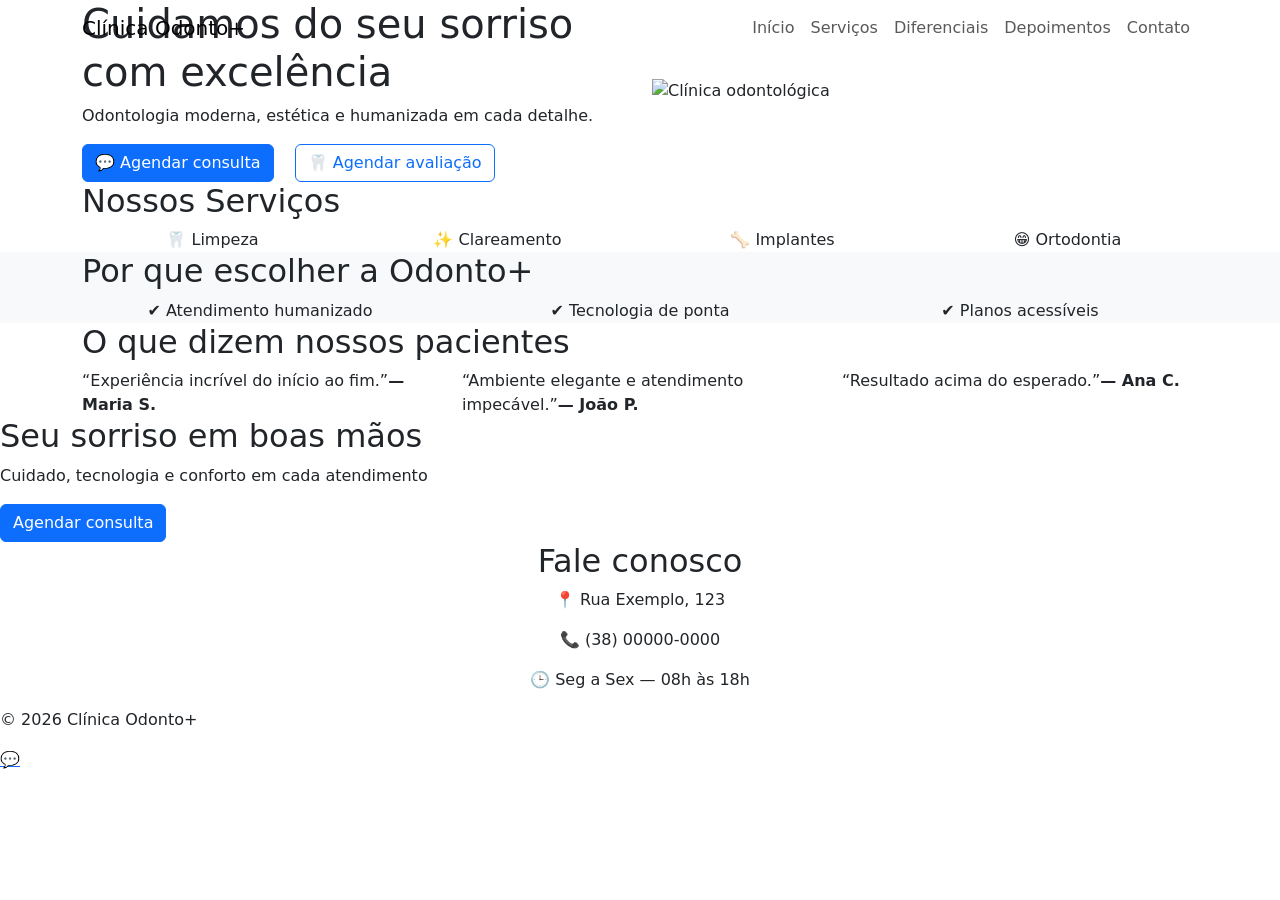
==== clinica.html @ 1391059f "Create clinica.html" ====
<!doctype html>
<html lang="pt-BR">
<head>
  <meta charset="utf-8">
  <meta name="viewport" content="width=device-width, initial-scale=1">
  <title>Clínica Odonto+</title>

  <link href="https://cdn.jsdelivr.net/npm/bootstrap@5.3.8/dist/css/bootstrap.min.css" rel="stylesheet">
  <link href="https://fonts.googleapis.com/css2?family=Poppins:wght@300;400;600;700&display=swap" rel="stylesheet">
  <link rel="stylesheet" href="clinica.css">
</head>
<body class="has-fixed-navbar">

<nav class="navbar navbar-expand-lg fixed-top">
  <div class="container">
    <a class="navbar-brand" href="#">Clínica Odonto+</a>
    <button class="navbar-toggler" type="button" data-bs-toggle="collapse" data-bs-target="#navbarNav">
      <span class="navbar-toggler-icon"></span>
    </button>
    <div class="collapse navbar-collapse" id="navbarNav">
      <ul class="navbar-nav ms-auto">
        <li class="nav-item"><a class="nav-link" href="#">Início</a></li>
        <li class="nav-item"><a class="nav-link" href="#servicos">Serviços</a></li>
        <li class="nav-item"><a class="nav-link" href="#diferenciais">Diferenciais</a></li>
        <li class="nav-item"><a class="nav-link" href="#depoimentos">Depoimentos</a></li>
        <li class="nav-item"><a class="nav-link" href="#contato">Contato</a></li>
      </ul>
    </div>
  </div>
</nav>

<section class="hero">
  <div class="container">
    <div class="row align-items-center">
      <div class="col-md-6 hero-text fade-up">
        <h1>Cuidamos do seu sorriso<br>com excelência</h1>
        <p>Odontologia moderna, estética e humanizada em cada detalhe.</p>
        <button class="btn btn-primary me-3" onclick="abrirWhatsAppConsulta()">💬 Agendar consulta</button>
        <button class="btn btn-outline-primary" onclick="abrirWhatsAppAvaliacao()">🦷 Agendar avaliação</button>
      </div>
      <div class="col-md-6 hero-image fade-in-delay">
        <img src="https://images.unsplash.com/photo-1588776814546-1ffcf47267a5" alt="Clínica odontológica">
      </div>
    </div>
  </div>
</section>

<section id="servicos">
  <div class="container">
    <h2 class="section-title">Nossos Serviços</h2>
    <div class="row g-4 text-center">
      <div class="col-md-3"><div class="service-card">🦷 Limpeza</div></div>
      <div class="col-md-3"><div class="service-card">✨ Clareamento</div></div>
      <div class="col-md-3"><div class="service-card">🦴 Implantes</div></div>
      <div class="col-md-3"><div class="service-card">😁 Ortodontia</div></div>
    </div>
  </div>
</section>

<section id="diferenciais" class="bg-light">
  <div class="container">
    <h2 class="section-title">Por que escolher a Odonto+</h2>
    <div class="row g-4 text-center">
      <div class="col-md-4"><div class="diferencial-card">✔ Atendimento humanizado</div></div>
      <div class="col-md-4"><div class="diferencial-card">✔ Tecnologia de ponta</div></div>
      <div class="col-md-4"><div class="diferencial-card">✔ Planos acessíveis</div></div>
    </div>
  </div>
</section>

<section id="depoimentos">
  <div class="container">
    <h2 class="section-title">O que dizem nossos pacientes</h2>
    <div class="row g-4">
      <div class="col-md-4"><div class="depoimento-card">“Experiência incrível do início ao fim.”<strong>— Maria S.</strong></div></div>
      <div class="col-md-4"><div class="depoimento-card">“Ambiente elegante e atendimento impecável.”<strong>— João P.</strong></div></div>
      <div class="col-md-4"><div class="depoimento-card">“Resultado acima do esperado.”<strong>— Ana C.</strong></div></div>
    </div>
  </div>
</section>

<section class="cta-final">
  <div class="cta-card fade-in">
    <h2>Seu sorriso em boas mãos</h2>
    <p>Cuidado, tecnologia e conforto em cada atendimento</p>
    <button class="btn btn-primary" onclick="abrirWhatsAppConsulta()">Agendar consulta</button>
  </div>
</section>

<section id="contato">
  <div class="container text-center">
    <h2 class="section-title">Fale conosco</h2>
    <p>📍 Rua Exemplo, 123</p>
    <p>📞 (38) 00000-0000</p>
    <p>🕒 Seg a Sex — 08h às 18h</p>
  </div>
</section>

<footer>
  <p>© 2026 Clínica Odonto+</p>
</footer>

<a class="whatsapp-float" onclick="abrirWhatsAppConsulta()">💬</a>

<script>
const telefoneWhatsApp = "5599999999999";
function abrirWhatsAppConsulta() {
  window.open(`https://wa.me/${telefoneWhatsApp}?text=Olá! Gostaria de agendar uma consulta.`, "_blank");
}
function abrirWhatsAppAvaliacao() {
  window.open(`https://wa.me/${telefoneWhatsApp}?text=Olá! Gostaria de agendar uma avaliação.`, "_blank");
}
</script>

<script src="https://cdn.jsdelivr.net/npm/bootstrap@5.3.8/dist/js/bootstrap.bundle.min.js"></script>
</body>
</html>
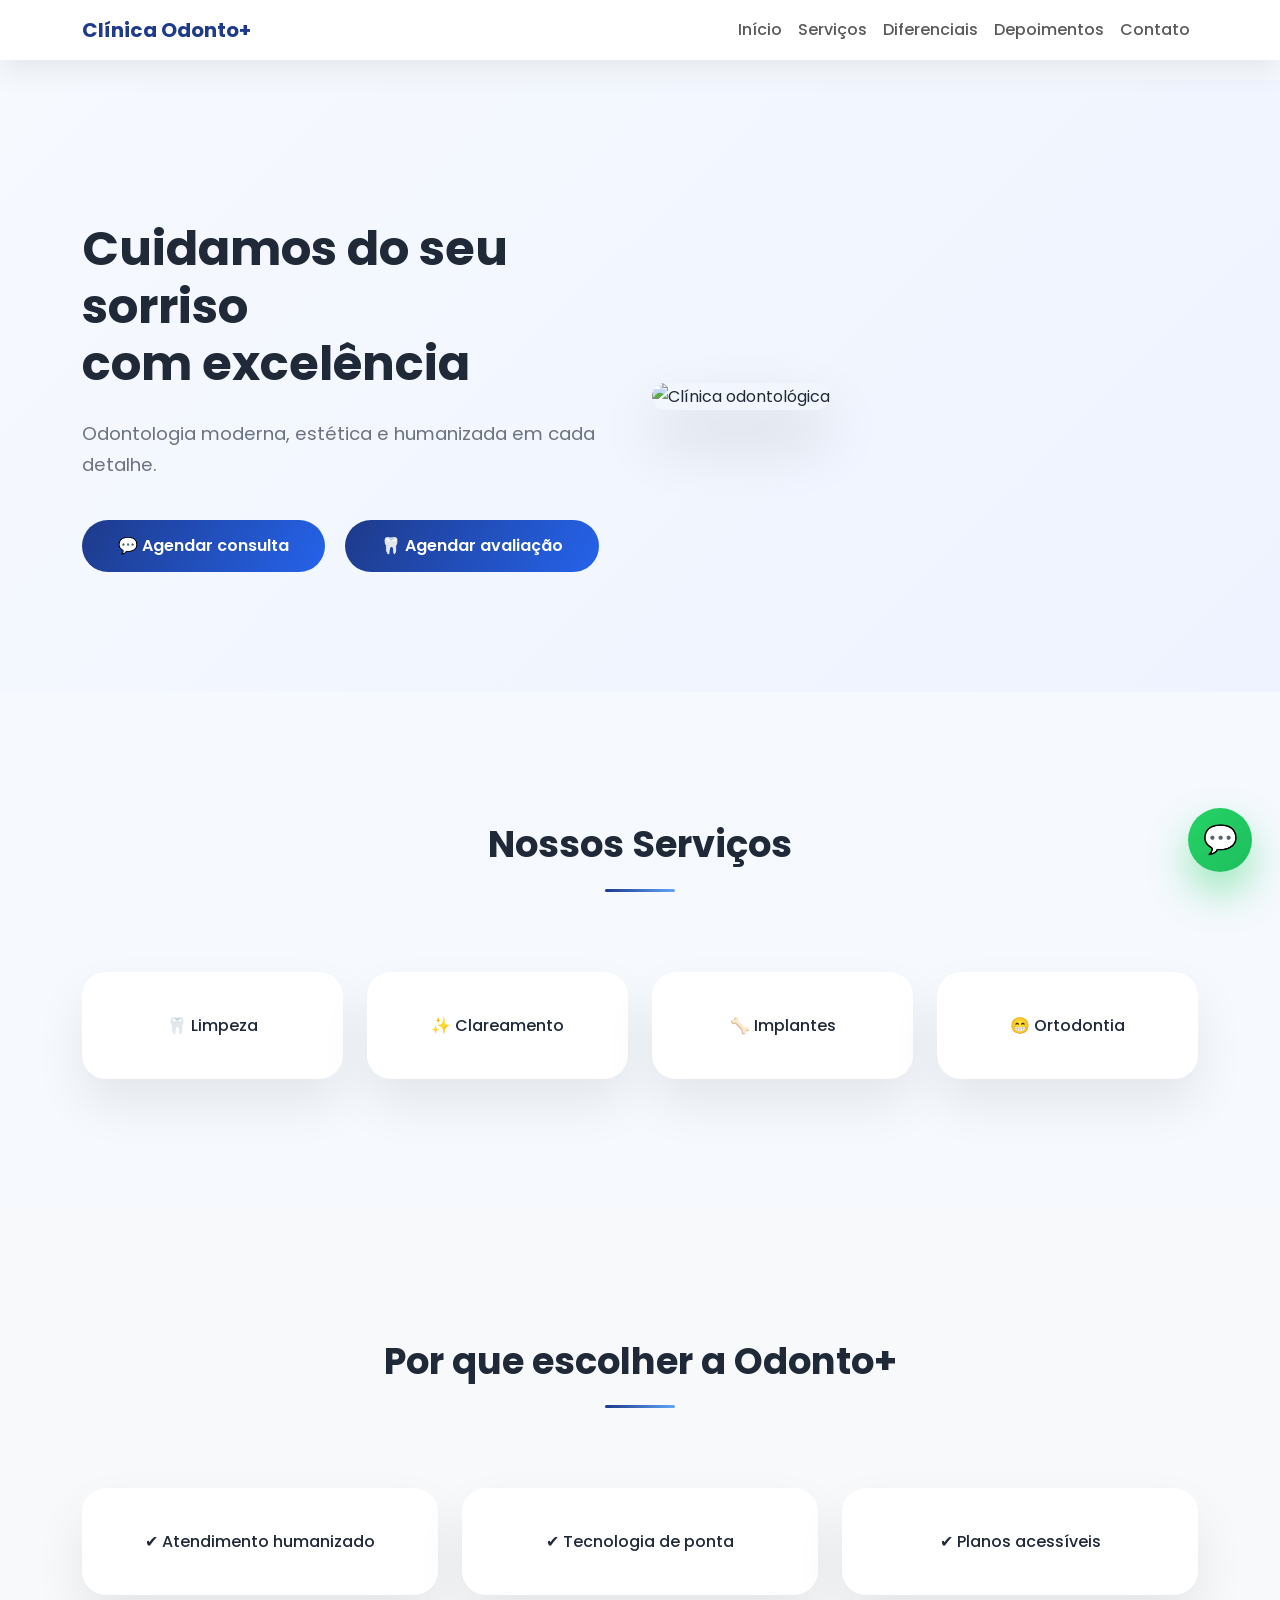
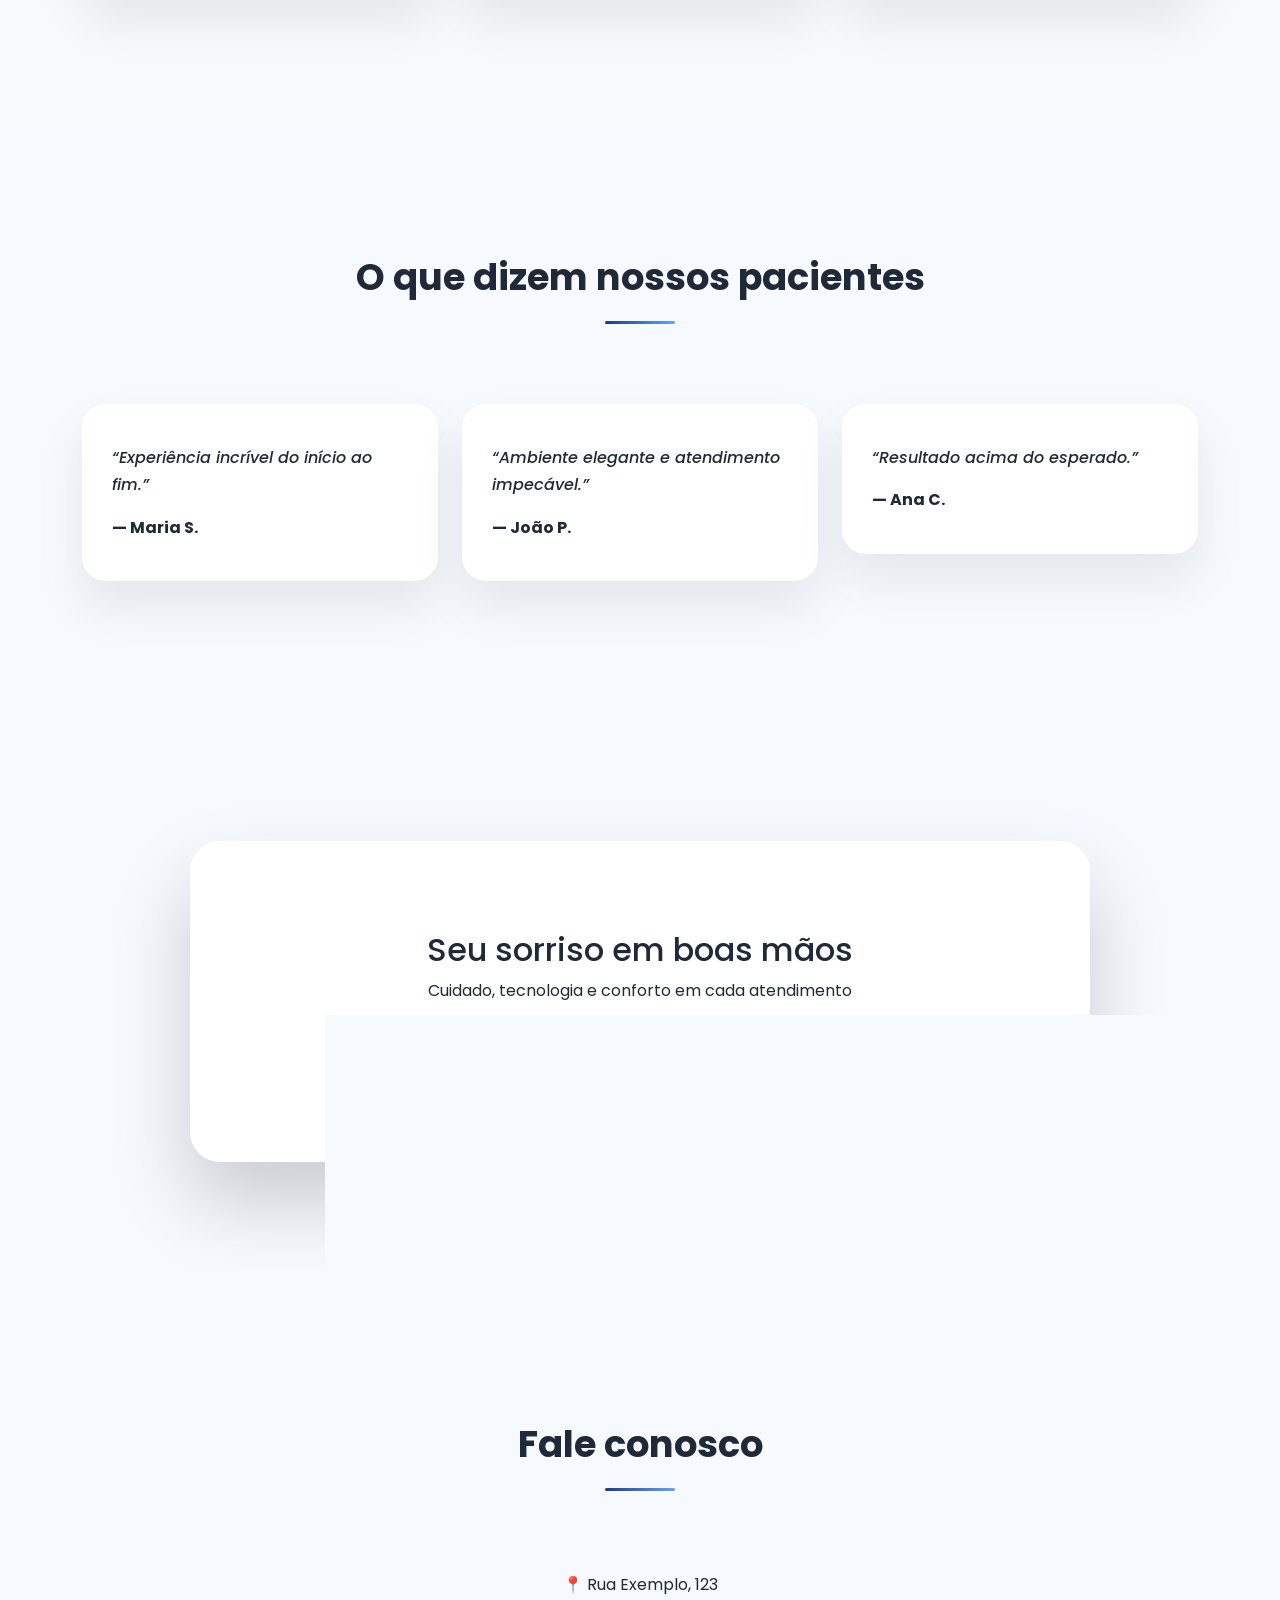
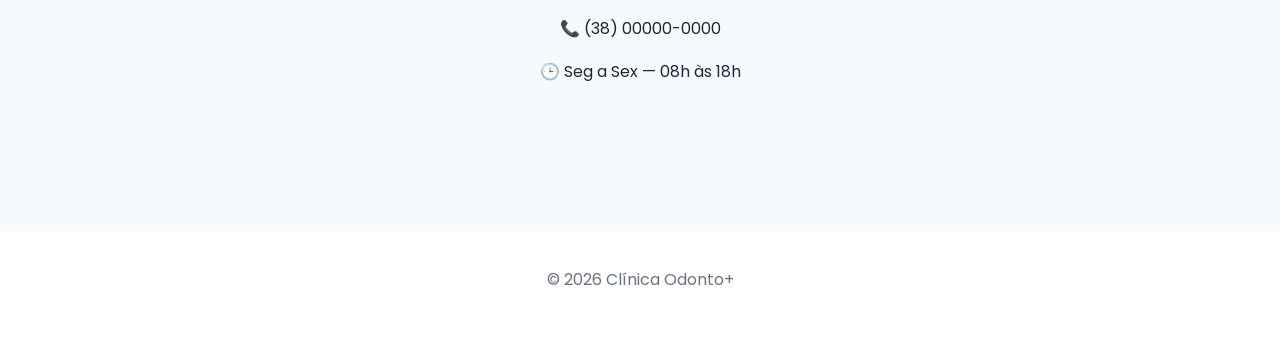
==== commit f19093c2: "Update clinica.html" ====
--- a/clinica.html
+++ b/clinica.html
@@ -1,14 +1,13 @@
-
 <!doctype html>
 <html lang="pt-BR">
 <head>
-  <meta charset="utf-8">
-  <meta name="viewport" content="width=device-width, initial-scale=1">
+  <meta charset="utf-8" />
+  <meta name="viewport" content="width=device-width, initial-scale=1" />
   <title>Clínica Odonto+</title>
 
-  <link href="https://cdn.jsdelivr.net/npm/bootstrap@5.3.8/dist/css/bootstrap.min.css" rel="stylesheet">
-  <link href="https://fonts.googleapis.com/css2?family=Poppins:wght@300;400;600;700&display=swap" rel="stylesheet">
-  <link rel="stylesheet" href="clinica.css">
+  <link href="https://cdn.jsdelivr.net/npm/bootstrap@5.3.8/dist/css/bootstrap.min.css" rel="stylesheet" />
+  <link href="https://fonts.googleapis.com/css2?family=Poppins:wght@300;400;600;700&display=swap" rel="stylesheet" />
+  <link rel="stylesheet" href="clinica.css" />
 </head>
 <body class="has-fixed-navbar">
 
@@ -40,7 +39,7 @@
         <button class="btn btn-outline-primary" onclick="abrirWhatsAppAvaliacao()">🦷 Agendar avaliação</button>
       </div>
       <div class="col-md-6 hero-image fade-in-delay">
-        <img src="https://images.unsplash.com/photo-1588776814546-1ffcf47267a5" alt="Clínica odontológica">
+        <img src="https://images.unsplash.com/photo-1588776814546-1ffcf47267a5" alt="Clínica odontológica" />
       </div>
     </div>
   </div>
@@ -114,6 +113,6 @@
 </script>
 
 <script src="https://cdn.jsdelivr.net/npm/bootstrap@5.3.8/dist/js/bootstrap.bundle.min.js"></script>
+
 </body>
 </html>
-
--- a/clinica.css
+++ b/clinica.css
@@ -0,0 +1,221 @@
+
+* { margin:0; padding:0; box-sizing:border-box; }
+
+body {
+  font-family:'Poppins',sans-serif;
+  background:#f6f9fe;
+  color:#1f2937;
+  line-height:1.7;
+}
+
+.has-fixed-navbar { padding-top:80px; }
+
+.navbar {
+  background:rgba(255,255,255,.95);
+  backdrop-filter:blur(10px);
+  box-shadow:0 10px 30px rgba(0,0,0,.08);
+}
+
+.navbar-brand {
+  font-weight:700;
+  color:#1e3a8a !important;
+}
+
+.nav-link { position:relative; font-weight:500; }
+.nav-link::after {
+  content:""; position:absolute; bottom:4px; left:0;
+  width:0; height:2px; background:#2563eb; transition:.3s;
+}
+.nav-link:hover::after { width:100%; }
+
+.hero {
+  padding:140px 0 120px;
+  background:linear-gradient(135deg,#f6f9fe,#eef3ff);
+}
+
+.hero-text h1 { font-size:3rem; font-weight:700; margin-bottom:25px; }
+.hero-text p { font-size:1.15rem; color:#6b7280; margin-bottom:40px; }
+
+.hero-image img {
+  width:100%; border-radius:24px;
+  box-shadow:0 30px 60px rgba(0,0,0,.15);
+}
+
+.btn {
+  padding:14px 36px; border-radius:30px; font-weight:600; transition:.35s;
+}
+
+.btn-primary {
+  background:linear-gradient(120deg,#1e3a8a,#2563eb);
+  border:none;
+}
+
+.btn-primary:hover {
+  transform:translateY(-3px);
+  box-shadow:0 20px 40px rgba(37,99,235,.35);
+}
+
+.btn-outline-primary {
+  border:2px solid #2563eb; color:#2563eb;
+}
+
+.btn-outline-primary:hover {
+  background:#2563eb; color:#fff;
+}
+
+section { padding:130px 20px; }
+
+.section-title {
+  text-align:center; font-size:2.3rem; font-weight:700;
+  margin-bottom:80px;
+}
+
+.section-title::after {
+  content:""; width:70px; height:3px;
+  background:linear-gradient(90deg,#1e3a8a,#60a5fa);
+  display:block; margin:22px auto 0; border-radius:10px;
+}
+
+.service-card,.diferencial-card,.depoimento-card {
+  background:#fff; padding:40px 30px; border-radius:24px;
+  box-shadow:0 25px 50px rgba(0,0,0,.08);
+  transition:.4s; font-weight:500;
+}
+
+.service-card:hover,.diferencial-card:hover,.depoimento-card:hover {
+  transform:translateY(-12px);
+  box-shadow:0 40px 80px rgba(0,0,0,.15);
+}
+
+.depoimento-card { font-style:italic; }
+.depoimento-card strong {
+  display:block; margin-top:15px; font-style:normal;
+}
+
+.cta-final {
+  display:flex; justify-content:center;
+}
+
+.cta-card {
+  background:#fff; max-width:900px; width:100%;
+  padding:90px 60px; border-radius:30px;
+  text-align:center;
+  box-shadow:0 40px 80px rgba(0,0,0,.18);
+}
+
+footer {
+  background:#fff; padding:35px 0; text-align:center;
+  color:#6b7280;
+}
+
+/* WHATSAPP FLUTUANTE – ESTILO PREMIUM */
+.whatsapp-float {
+  position: fixed;
+  bottom: 28px;
+  right: 28px;
+
+  width: 64px;
+  height: 64px;
+  border-radius: 50%;
+
+  background: linear-gradient(135deg, #25d366, #1ebe5d);
+  color: #fff;
+
+  font-size: 28px;
+  text-decoration: none;
+
+  display: flex;
+  align-items: center;
+  justify-content: center;
+
+  box-shadow:
+    0 20px 40px rgba(37, 211, 102, 0.45),
+    0 0 0 0 rgba(37, 211, 102, 0.6);
+
+  cursor: pointer;
+  z-index: 999;
+
+  animation: pulseWhats 2.2s infinite;
+  transition: all 0.35s ease;
+}
+
+/* Hover (desktop) */
+.whatsapp-float:hover {
+  transform: translateY(-6px) scale(1.05);
+  box-shadow:
+    0 30px 60px rgba(37, 211, 102, 0.55),
+    0 0 0 12px rgba(37, 211, 102, 0.15);
+}
+
+/* Animação pulse */
+@keyframes pulseWhats {
+  0% {
+    box-shadow:
+      0 20px 40px rgba(37, 211, 102, 0.45),
+      0 0 0 0 rgba(37, 211, 102, 0.6);
+  }
+  70% {
+    box-shadow:
+      0 20px 40px rgba(37, 211, 102, 0.45),
+      0 0 0 18px rgba(37, 211, 102, 0);
+  }
+  100% {
+    box-shadow:
+      0 20px 40px rgba(37, 211, 102, 0.45),
+      0 0 0 0 rgba(37, 211, 102, 0);
+  }
+}
+
+.fade-in { animation:fadeIn 1s ease forwards; }
+.fade-in-delay { animation:fadeIn 1.4s ease forwards; }
+.fade-up { animation:fadeUp 1s ease forwards; }
+
+@keyframes fadeIn {
+  from{opacity:0; transform:translateY(20px);}
+  to{opacity:1; transform:translateY(0);} }
+
+@keyframes fadeUp {
+  from{opacity:0; transform:translateY(30px);}
+  to{opacity:1; transform:translateY(0);} }
+
+@media(max-width:768px){
+  .hero-text h1{font-size:2.2rem;}
+  .cta-card{padding:70px 30px;}
+}
+/* PADRONIZAÇÃO DOS BOTÕES DO HERO */
+.hero .btn-primary,
+.hero .btn-outline-primary {
+  background: linear-gradient(120deg, #1e3a8a, #2563eb);
+  border: none;
+  color: #fff;
+  transition: all .35s ease;
+}
+
+.hero .btn-primary:hover,
+.hero .btn-outline-primary:hover {
+  transform: translateY(-3px);
+  box-shadow: 0 20px 40px rgba(37,99,235,.35);
+  color: #fff;
+}
+/* HERO — CONTROLE ABSOLUTO DOS BOTÕES NO MOBILE */
+@media (max-width: 768px) {
+
+  /* força o container a virar coluna */
+  .hero .d-flex {
+    display: flex !important;
+    flex-direction: column !important;
+    align-items: center !important;
+  }
+
+  /* espaço entre os botões */
+  .hero .d-flex > .btn {
+    margin: 10px 0 !important;
+  }
+
+  /* largura e centralização */
+  .hero .btn {
+    width: 100%;
+    max-width: 260px;
+    text-align: center;
+  }
+}
